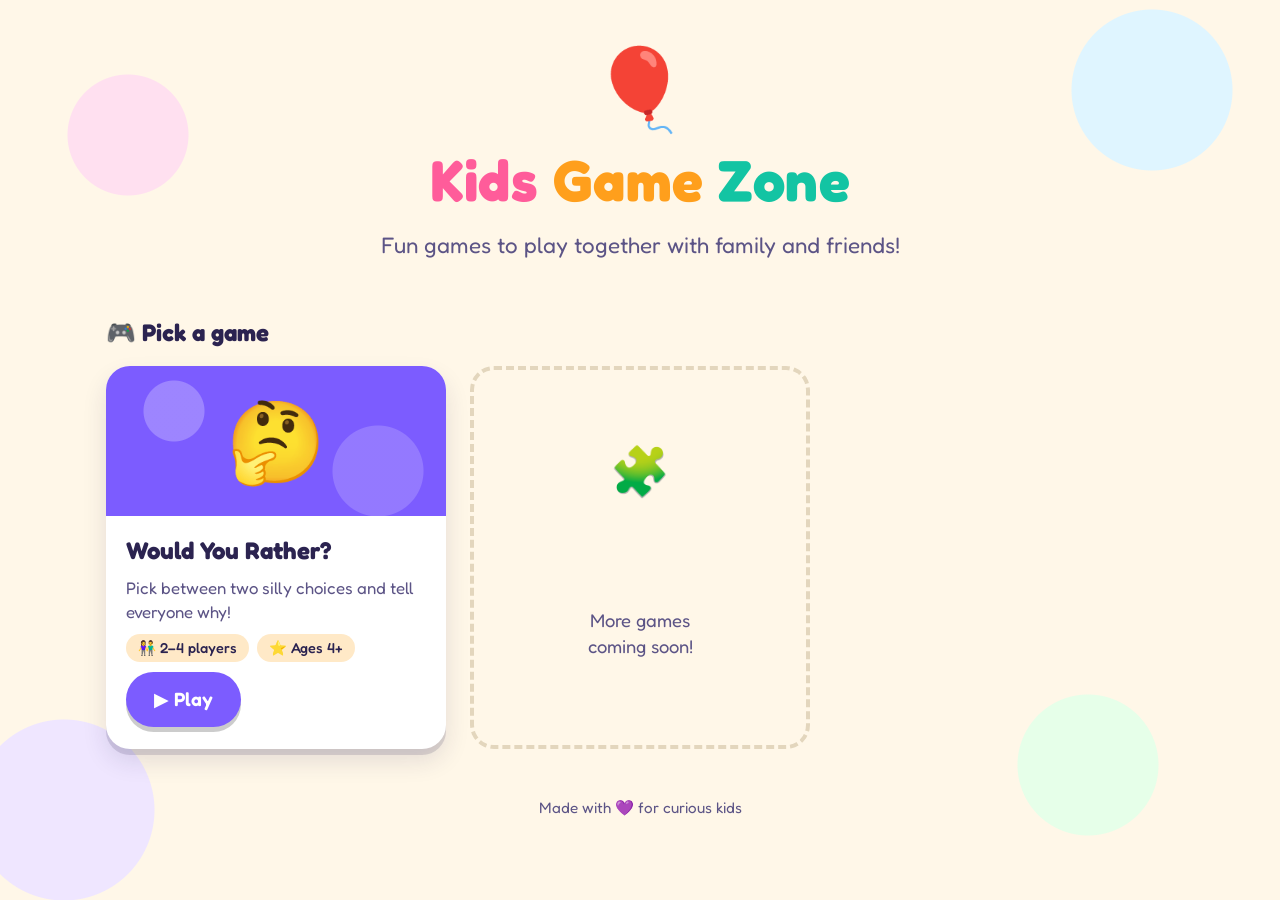
==== index.html @ 175ae0ae "Add Kids Game Zone portal with Would You Rather game Responsive landing page listing games, plus a 2" ====
<!DOCTYPE html>
<html lang="en">
<head>
  <meta charset="UTF-8" />
  <meta name="viewport" content="width=device-width, initial-scale=1, viewport-fit=cover" />
  <meta name="theme-color" content="#fff7e8" />
  <title>Kids Game Zone</title>
  <link rel="preconnect" href="https://fonts.googleapis.com" />
  <link rel="preconnect" href="https://fonts.gstatic.com" crossorigin />
  <link href="https://fonts.googleapis.com/css2?family=Fredoka:wght@400;500;600;700&display=swap" rel="stylesheet" />
  <link rel="stylesheet" href="assets/portal.css" />
  <style>
    header {
      text-align: center;
      padding: 48px 0 24px;
    }
    .logo {
      font-size: clamp(3rem, 10vw, 5rem);
      line-height: 1;
      display: inline-block;
      animation: bob 3s ease-in-out infinite;
    }
    h1 {
      margin: 12px 0 8px;
      font-size: clamp(2.2rem, 7vw, 3.6rem);
      font-weight: 700;
      letter-spacing: 0.5px;
    }
    h1 span:nth-child(1) { color: var(--pink); }
    h1 span:nth-child(2) { color: var(--orange); }
    h1 span:nth-child(3) { color: var(--teal); }
    .tagline {
      margin: 0;
      font-size: clamp(1.1rem, 3.5vw, 1.4rem);
      color: var(--ink-soft);
    }
    .section-title {
      font-size: 1.5rem;
      margin: 32px 0 16px;
    }
    .games {
      display: grid;
      grid-template-columns: repeat(auto-fill, minmax(260px, 1fr));
      gap: 24px;
      padding-bottom: 48px;
    }
    .game-card {
      position: relative;
      display: flex;
      flex-direction: column;
      background: var(--card);
      border-radius: var(--radius);
      box-shadow: var(--shadow);
      text-decoration: none;
      color: inherit;
      overflow: hidden;
      transition: transform 0.15s ease;
    }
    .game-card:hover { transform: translateY(-4px) rotate(-0.5deg); }
    .game-card:active { transform: scale(0.98); }
    .game-art {
      height: 150px;
      display: grid;
      place-items: center;
      font-size: 5rem;
      background: var(--game-color);
      background-image: radial-gradient(circle at 20% 30%, rgba(255,255,255,.25) 0 30px, transparent 31px),
                        radial-gradient(circle at 80% 70%, rgba(255,255,255,.18) 0 45px, transparent 46px);
    }
    .game-body { padding: 18px 20px 22px; display: flex; flex-direction: column; gap: 10px; flex: 1; }
    .game-body h3 { margin: 0; font-size: 1.5rem; }
    .game-body p { margin: 0; color: var(--ink-soft); font-size: 1.05rem; }
    .tags { display: flex; gap: 8px; flex-wrap: wrap; }
    .tag {
      font-size: 0.9rem;
      background: var(--bg-2);
      padding: 4px 12px;
      border-radius: 999px;
      font-weight: 500;
    }
    .play {
      margin-top: auto;
      align-self: flex-start;
      background: var(--game-color);
    }
    .coming-soon {
      display: grid;
      place-items: center;
      text-align: center;
      min-height: 280px;
      border: 4px dashed #e3d6bd;
      border-radius: var(--radius);
      color: var(--ink-soft);
      font-size: 1.15rem;
      padding: 24px;
    }
    .coming-soon div { font-size: 3rem; }
    footer { text-align: center; color: var(--ink-soft); padding: 0 0 32px; font-size: 0.95rem; }
    @keyframes bob { 0%,100% { transform: translateY(0) rotate(-4deg);} 50% { transform: translateY(-10px) rotate(4deg);} }
  </style>
</head>
<body>
  <div class="wrap">
    <header>
      <div class="logo" aria-hidden="true">🎈</div>
      <h1><span>Kids</span> <span>Game</span> <span>Zone</span></h1>
      <p class="tagline">Fun games to play together with family and friends!</p>
    </header>

    <main>
      <h2 class="section-title">🎮 Pick a game</h2>
      <div class="games" id="games"></div>
    </main>

    <footer>Made with 💜 for curious kids</footer>
  </div>

  <script src="games.js"></script>
  <script>
    (function () {
      const grid = document.getElementById("games");
      const esc = (s) => String(s).replace(/[&<>"']/g, (c) => ({ "&": "&amp;", "<": "&lt;", ">": "&gt;", '"': "&quot;", "'": "&#39;" }[c]));
      const games = window.PORTAL_GAMES || [];
      grid.innerHTML = games.map((g) => `
        <a class="game-card" href="${esc(g.url)}" style="--game-color:${esc(g.color || "#7c5cff")}">
          <div class="game-art" aria-hidden="true">${esc(g.emoji || "🎲")}</div>
          <div class="game-body">
            <h3>${esc(g.title)}</h3>
            <p>${esc(g.description)}</p>
            <div class="tags">
              ${g.players ? `<span class="tag">👫 ${esc(g.players)}</span>` : ""}
              ${g.age ? `<span class="tag">⭐ ${esc(g.age)}</span>` : ""}
            </div>
            <span class="btn play">▶ Play</span>
          </div>
        </a>`).join("") + `
        <div class="coming-soon"><div>🧩</div><p>More games<br>coming soon!</p></div>`;
    })();
  </script>
</body>
</html>
---- assets/portal.css ----
/* Shared styles for the Kids Games Portal */
:root {
  --bg: #fff7e8;
  --bg-2: #ffe9c7;
  --ink: #2b2350;
  --ink-soft: #5c5486;
  --card: #ffffff;
  --purple: #7c5cff;
  --pink: #ff5c9a;
  --orange: #ff9f1c;
  --teal: #13c4a3;
  --blue: #2d9cff;
  --yellow: #ffd23f;
  --shadow: 0 6px 0 rgba(43, 35, 80, 0.15), 0 12px 24px rgba(43, 35, 80, 0.12);
  --radius: 24px;
  --font: "Fredoka", "Baloo 2", "Comic Sans MS", "Trebuchet MS", system-ui, sans-serif;
}

* { box-sizing: border-box; }

html, body {
  margin: 0;
  min-height: 100%;
}

body {
  font-family: var(--font);
  color: var(--ink);
  background: var(--bg);
  background-image:
    radial-gradient(circle at 10% 15%, #ffe0f0 0 60px, transparent 61px),
    radial-gradient(circle at 90% 10%, #dff5ff 0 80px, transparent 81px),
    radial-gradient(circle at 85% 85%, #e6ffe9 0 70px, transparent 71px),
    radial-gradient(circle at 5% 90%, #efe6ff 0 90px, transparent 91px);
  background-attachment: fixed;
  -webkit-tap-highlight-color: transparent;
  line-height: 1.4;
}

button, input { font-family: inherit; }

button {
  cursor: pointer;
  touch-action: manipulation;
}

.wrap {
  width: 100%;
  max-width: 1100px;
  margin: 0 auto;
  padding: 0 16px;
}

.btn {
  display: inline-flex;
  align-items: center;
  justify-content: center;
  gap: 8px;
  border: none;
  border-radius: 999px;
  padding: 14px 28px;
  font-size: 1.2rem;
  font-weight: 600;
  color: #fff;
  background: var(--purple);
  box-shadow: 0 5px 0 rgba(0, 0, 0, 0.2);
  text-decoration: none;
  transition: transform 0.1s ease, box-shadow 0.1s ease, filter 0.15s;
  min-height: 52px;
}
.btn:hover { filter: brightness(1.06); }
.btn:active { transform: translateY(4px); box-shadow: 0 1px 0 rgba(0, 0, 0, 0.2); }
.btn:disabled { filter: grayscale(0.8) opacity(0.5); cursor: not-allowed; transform: none; }
.btn.pink { background: var(--pink); }
.btn.teal { background: var(--teal); }
.btn.orange { background: var(--orange); }
.btn.ghost {
  background: #fff;
  color: var(--ink);
  box-shadow: 0 4px 0 rgba(43, 35, 80, 0.15);
}
.btn.small { padding: 8px 16px; font-size: 1rem; min-height: 42px; }

:focus-visible {
  outline: 4px solid var(--blue);
  outline-offset: 3px;
}

@media (prefers-reduced-motion: reduce) {
  *, *::before, *::after { animation: none !important; transition: none !important; }
}
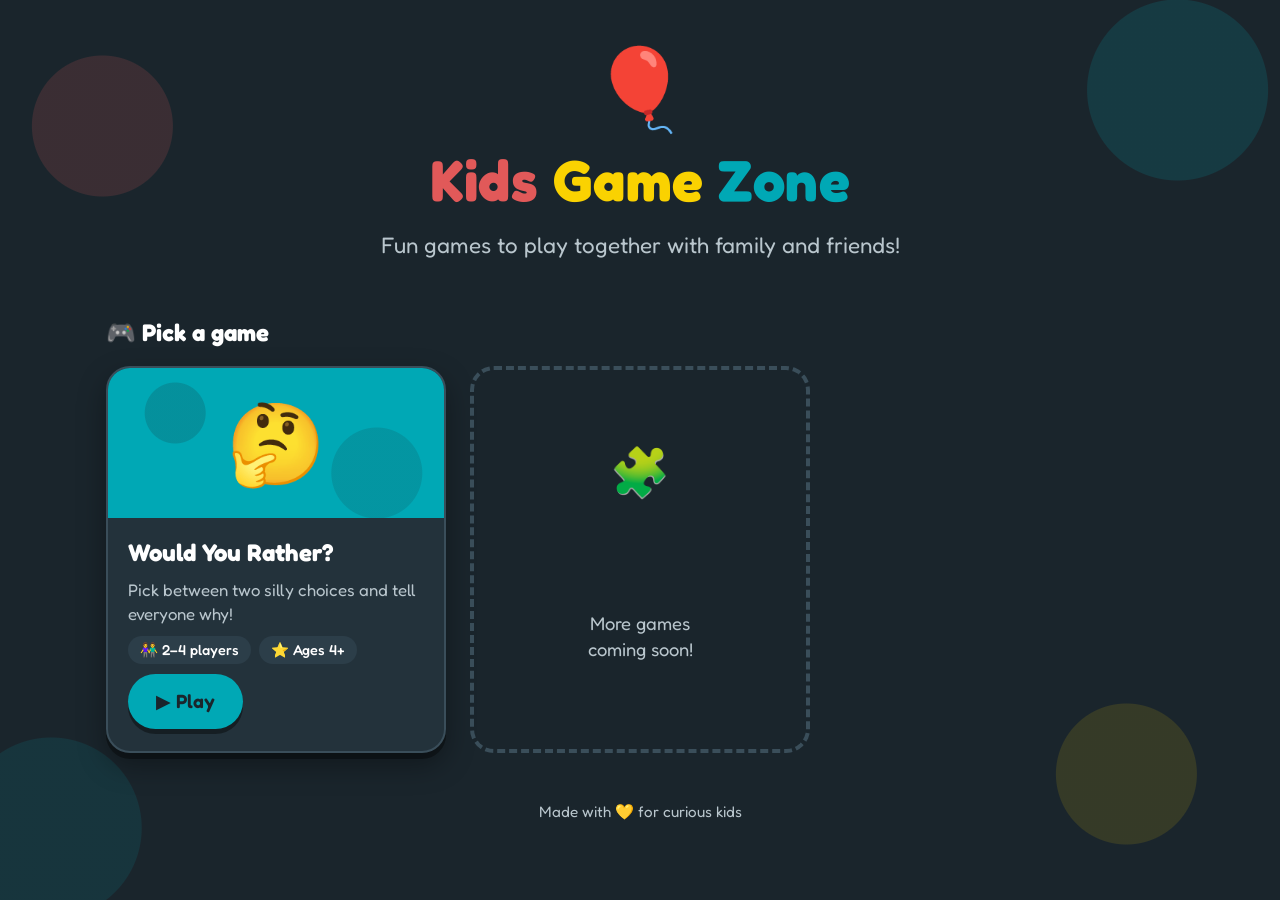
==== commit 9e0ba83b: "Switch to dark theme using the yellow/coral/teal/navy palette Co-Authored-By: Claude Opus 5.5 <norep" ====
--- a/index.html
+++ b/index.html
@@ -3,7 +3,7 @@
 <head>
   <meta charset="UTF-8" />
   <meta name="viewport" content="width=device-width, initial-scale=1, viewport-fit=cover" />
-  <meta name="theme-color" content="#fff7e8" />
+  <meta name="theme-color" content="#1A252C" />
   <title>Kids Game Zone</title>
   <link rel="preconnect" href="https://fonts.googleapis.com" />
   <link rel="preconnect" href="https://fonts.gstatic.com" crossorigin />
@@ -26,8 +26,8 @@
       font-weight: 700;
       letter-spacing: 0.5px;
     }
-    h1 span:nth-child(1) { color: var(--pink); }
-    h1 span:nth-child(2) { color: var(--orange); }
+    h1 span:nth-child(1) { color: var(--coral); }
+    h1 span:nth-child(2) { color: var(--yellow); }
     h1 span:nth-child(3) { color: var(--teal); }
     .tagline {
       margin: 0;
@@ -48,7 +48,8 @@
       position: relative;
       display: flex;
       flex-direction: column;
-      background: var(--card);
+      background: var(--surface);
+      border: 2px solid var(--line);
       border-radius: var(--radius);
       box-shadow: var(--shadow);
       text-decoration: none;
@@ -64,8 +65,8 @@
       place-items: center;
       font-size: 5rem;
       background: var(--game-color);
-      background-image: radial-gradient(circle at 20% 30%, rgba(255,255,255,.25) 0 30px, transparent 31px),
-                        radial-gradient(circle at 80% 70%, rgba(255,255,255,.18) 0 45px, transparent 46px);
+      background-image: radial-gradient(circle at 20% 30%, rgba(26,37,44,.18) 0 30px, transparent 31px),
+                        radial-gradient(circle at 80% 70%, rgba(26,37,44,.14) 0 45px, transparent 46px);
     }
     .game-body { padding: 18px 20px 22px; display: flex; flex-direction: column; gap: 10px; flex: 1; }
     .game-body h3 { margin: 0; font-size: 1.5rem; }
@@ -73,7 +74,8 @@
     .tags { display: flex; gap: 8px; flex-wrap: wrap; }
     .tag {
       font-size: 0.9rem;
-      background: var(--bg-2);
+      background: var(--surface-2);
+      color: var(--ink);
       padding: 4px 12px;
       border-radius: 999px;
       font-weight: 500;
@@ -88,7 +90,7 @@
       place-items: center;
       text-align: center;
       min-height: 280px;
-      border: 4px dashed #e3d6bd;
+      border: 4px dashed var(--line);
       border-radius: var(--radius);
       color: var(--ink-soft);
       font-size: 1.15rem;
@@ -112,7 +114,7 @@
       <div class="games" id="games"></div>
     </main>
 
-    <footer>Made with 💜 for curious kids</footer>
+    <footer>Made with 💛 for curious kids</footer>
   </div>
 
   <script src="games.js"></script>
@@ -122,7 +124,7 @@
       const esc = (s) => String(s).replace(/[&<>"']/g, (c) => ({ "&": "&amp;", "<": "&lt;", ">": "&gt;", '"': "&quot;", "'": "&#39;" }[c]));
       const games = window.PORTAL_GAMES || [];
       grid.innerHTML = games.map((g) => `
-        <a class="game-card" href="${esc(g.url)}" style="--game-color:${esc(g.color || "#7c5cff")}">
+        <a class="game-card" href="${esc(g.url)}" style="--game-color:${esc(g.color || "#00A8B5")}">
           <div class="game-art" aria-hidden="true">${esc(g.emoji || "🎲")}</div>
           <div class="game-body">
             <h3>${esc(g.title)}</h3>
--- a/assets/portal.css
+++ b/assets/portal.css
@@ -1,19 +1,34 @@
-/* Shared styles for the Kids Games Portal */
+/* Shared styles for the Kids Game Zone (dark theme)
+   Palette: #FAD201 yellow · #E15959 coral · #00A8B5 teal · #1A252C navy · #FFFFFF white */
 :root {
-  --bg: #fff7e8;
-  --bg-2: #ffe9c7;
-  --ink: #2b2350;
-  --ink-soft: #5c5486;
-  --card: #ffffff;
-  --purple: #7c5cff;
-  --pink: #ff5c9a;
-  --orange: #ff9f1c;
-  --teal: #13c4a3;
-  --blue: #2d9cff;
-  --yellow: #ffd23f;
-  --shadow: 0 6px 0 rgba(43, 35, 80, 0.15), 0 12px 24px rgba(43, 35, 80, 0.12);
+  /* palette */
+  --yellow: #FAD201;
+  --coral: #E15959;
+  --teal: #00A8B5;
+  --navy: #1A252C;
+  --white: #FFFFFF;
+
+  /* surfaces built from the navy base */
+  --bg: #1A252C;
+  --surface: #23323B;
+  --surface-2: #2C3E49;
+  --line: #3A4E5A;
+
+  /* text */
+  --ink: #FFFFFF;
+  --ink-soft: #B9C6CD;
+  --on-color: #1A252C; /* text on yellow / teal / coral fills */
+
+  /* tints for coloured panels */
+  --coral-tint: #3A2A31;
+  --teal-tint: #173A42;
+  --yellow-tint: #3A3A22;
+
+  --shadow: 0 6px 0 rgba(0, 0, 0, 0.35), 0 12px 28px rgba(0, 0, 0, 0.35);
   --radius: 24px;
   --font: "Fredoka", "Baloo 2", "Comic Sans MS", "Trebuchet MS", system-ui, sans-serif;
+
+  color-scheme: dark;
 }
 
 * { box-sizing: border-box; }
@@ -26,12 +41,12 @@
 body {
   font-family: var(--font);
   color: var(--ink);
-  background: var(--bg);
+  background-color: var(--bg);
   background-image:
-    radial-gradient(circle at 10% 15%, #ffe0f0 0 60px, transparent 61px),
-    radial-gradient(circle at 90% 10%, #dff5ff 0 80px, transparent 81px),
-    radial-gradient(circle at 85% 85%, #e6ffe9 0 70px, transparent 71px),
-    radial-gradient(circle at 5% 90%, #efe6ff 0 90px, transparent 91px);
+    radial-gradient(circle at 8% 14%, rgba(225, 89, 89, 0.16) 0 70px, transparent 71px),
+    radial-gradient(circle at 92% 10%, rgba(0, 168, 181, 0.16) 0 90px, transparent 91px),
+    radial-gradient(circle at 88% 86%, rgba(250, 210, 1, 0.12) 0 70px, transparent 71px),
+    radial-gradient(circle at 4% 92%, rgba(0, 168, 181, 0.12) 0 90px, transparent 91px);
   background-attachment: fixed;
   -webkit-tap-highlight-color: transparent;
   line-height: 1.4;
@@ -61,28 +76,29 @@
   padding: 14px 28px;
   font-size: 1.2rem;
   font-weight: 600;
-  color: #fff;
-  background: var(--purple);
-  box-shadow: 0 5px 0 rgba(0, 0, 0, 0.2);
+  color: var(--on-color);
+  background: var(--teal);
+  box-shadow: 0 5px 0 rgba(0, 0, 0, 0.4);
   text-decoration: none;
   transition: transform 0.1s ease, box-shadow 0.1s ease, filter 0.15s;
   min-height: 52px;
 }
-.btn:hover { filter: brightness(1.06); }
-.btn:active { transform: translateY(4px); box-shadow: 0 1px 0 rgba(0, 0, 0, 0.2); }
-.btn:disabled { filter: grayscale(0.8) opacity(0.5); cursor: not-allowed; transform: none; }
-.btn.pink { background: var(--pink); }
+.btn:hover { filter: brightness(1.08); }
+.btn:active { transform: translateY(4px); box-shadow: 0 1px 0 rgba(0, 0, 0, 0.4); }
+.btn:disabled { filter: grayscale(0.9) opacity(0.45); cursor: not-allowed; transform: none; }
+.btn.pink { background: var(--coral); }
 .btn.teal { background: var(--teal); }
-.btn.orange { background: var(--orange); }
+.btn.orange,
+.btn.yellow { background: var(--yellow); }
 .btn.ghost {
-  background: #fff;
+  background: var(--surface-2);
   color: var(--ink);
-  box-shadow: 0 4px 0 rgba(43, 35, 80, 0.15);
+  box-shadow: 0 4px 0 rgba(0, 0, 0, 0.4);
 }
 .btn.small { padding: 8px 16px; font-size: 1rem; min-height: 42px; }
 
 :focus-visible {
-  outline: 4px solid var(--blue);
+  outline: 4px solid var(--yellow);
   outline-offset: 3px;
 }
 
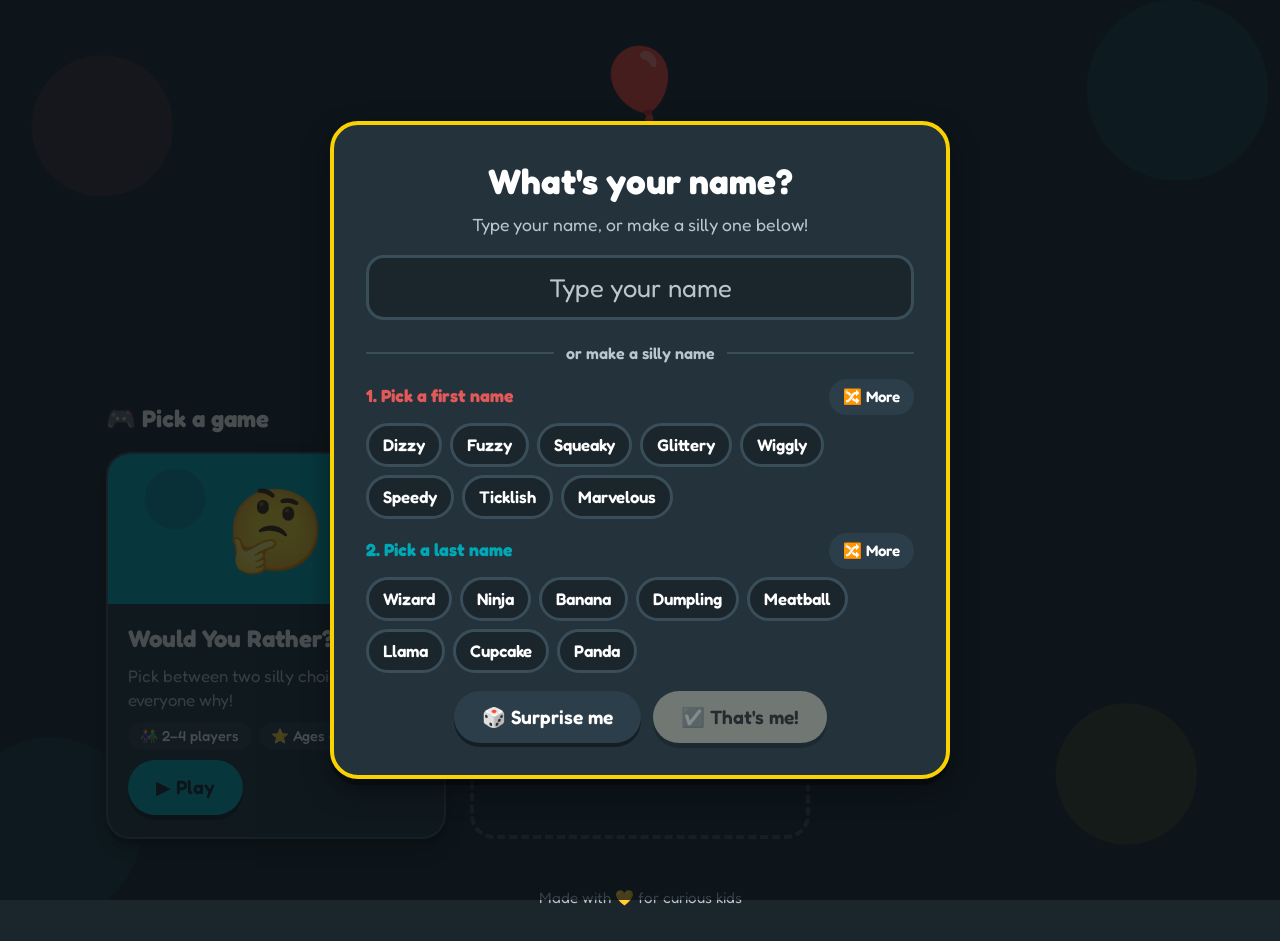
==== commit 7b913106: "Ask for a player name on the landing page Players can type a name or build a silly one from first/la" ====
--- a/index.html
+++ b/index.html
@@ -98,6 +98,88 @@
     }
     .coming-soon div { font-size: 3rem; }
     footer { text-align: center; color: var(--ink-soft); padding: 0 0 32px; font-size: 0.95rem; }
+
+    /* ---------- Greeting ---------- */
+    .hello {
+      display: inline-flex; align-items: center; flex-wrap: wrap; justify-content: center;
+      gap: 10px 14px;
+      margin-top: 20px;
+      padding: 10px 12px 10px 20px;
+      background: var(--surface);
+      border: 2px solid var(--line);
+      border-radius: 999px;
+      font-size: clamp(1.15rem, 3.8vw, 1.4rem);
+      font-weight: 600;
+      max-width: 100%;
+    }
+    .hello b { color: var(--yellow); overflow-wrap: anywhere; }
+
+    /* ---------- Name dialog ---------- */
+    .overlay {
+      position: fixed; inset: 0; z-index: 50;
+      background: rgba(10, 16, 20, 0.75);
+      display: grid; place-items: center;
+      padding: 16px;
+      overflow-y: auto;
+    }
+    .overlay[hidden] { display: none; }
+    .name-box {
+      position: relative;
+      width: 100%; max-width: 620px;
+      background: var(--surface);
+      border: 4px solid var(--yellow);
+      border-radius: 28px;
+      box-shadow: var(--shadow);
+      padding: clamp(20px, 4vw, 32px);
+      text-align: center;
+      animation: popIn .3s cubic-bezier(.3,1.5,.5,1);
+    }
+    .name-box h2 { margin: 0 0 6px; font-size: clamp(1.6rem, 5.5vw, 2.2rem); }
+    .name-box .sub { margin: 0 0 18px; color: var(--ink-soft); font-size: 1.1rem; }
+    .close-x {
+      position: absolute; top: 12px; right: 12px;
+      width: 44px; height: 44px; border-radius: 50%;
+      border: none; background: var(--surface-2); color: var(--ink);
+      font-size: 1.3rem;
+    }
+    .name-input {
+      width: 100%;
+      font-size: clamp(1.3rem, 4.5vw, 1.6rem);
+      font-weight: 600;
+      text-align: center;
+      padding: 14px 16px;
+      border-radius: 18px;
+      border: 3px solid var(--line);
+      background: var(--bg);
+      color: var(--ink);
+    }
+    .name-input:focus { outline: none; border-color: var(--yellow); }
+    .name-input::placeholder { color: var(--ink-soft); font-weight: 400; }
+    .divider { display: flex; align-items: center; gap: 12px; margin: 22px 0 14px; color: var(--ink-soft); font-weight: 600; }
+    .divider::before, .divider::after { content: ""; flex: 1; height: 2px; background: var(--line); }
+    .word-group { margin-bottom: 14px; text-align: left; }
+    .word-head { display: flex; align-items: center; justify-content: space-between; gap: 8px; margin-bottom: 8px; }
+    .word-head h3 { margin: 0; font-size: 1.1rem; }
+    .word-group.first h3 { color: var(--coral); }
+    .word-group.last h3 { color: var(--teal); }
+    .more { border: none; background: var(--surface-2); color: var(--ink); border-radius: 999px; padding: 6px 14px; font-size: .95rem; font-weight: 600; min-height: 36px; }
+    .words { display: flex; flex-wrap: wrap; gap: 8px; }
+    .word {
+      border: 3px solid var(--line);
+      background: var(--bg);
+      color: var(--ink);
+      border-radius: 999px;
+      padding: 8px 14px;
+      font-size: 1.05rem;
+      font-weight: 600;
+      min-height: 44px;
+      transition: transform .1s ease;
+    }
+    .word:active { transform: scale(.94); }
+    .word-group.first .word.on { background: var(--coral); border-color: var(--coral); color: var(--on-color); }
+    .word-group.last .word.on { background: var(--teal); border-color: var(--teal); color: var(--on-color); }
+    .name-actions { display: flex; gap: 12px; justify-content: center; flex-wrap: wrap; margin-top: 18px; }
+    @keyframes popIn { from { transform: scale(.85); opacity: 0; } to { transform: none; opacity: 1; } }
     @keyframes bob { 0%,100% { transform: translateY(0) rotate(-4deg);} 50% { transform: translateY(-10px) rotate(4deg);} }
   </style>
 </head>
@@ -107,6 +189,10 @@
       <div class="logo" aria-hidden="true">🎈</div>
       <h1><span>Kids</span> <span>Game</span> <span>Zone</span></h1>
       <p class="tagline">Fun games to play together with family and friends!</p>
+      <div class="hello" id="hello" hidden>
+        <span>👋 Hi, <b id="helloName"></b>!</span>
+        <button type="button" class="btn ghost small" id="changeName">✏️ Change name</button>
+      </div>
     </header>
 
     <main>
@@ -117,7 +203,35 @@
     <footer>Made with 💛 for curious kids</footer>
   </div>
 
+  <!-- Name picker -->
+  <div class="overlay" id="nameOverlay" hidden>
+    <div class="name-box" role="dialog" aria-modal="true" aria-labelledby="nameTitle">
+      <button type="button" class="close-x" id="nameClose" aria-label="Close">✕</button>
+      <h2 id="nameTitle">What's your name?</h2>
+      <p class="sub">Type your name, or make a silly one below!</p>
+      <input class="name-input" id="nameInput" type="text" autocomplete="off" placeholder="Type your name" aria-label="Your name" />
+
+      <div class="divider">or make a silly name</div>
+
+      <div class="word-group first">
+        <div class="word-head"><h3>1. Pick a first name</h3><button type="button" class="more" data-more="first">🔀 More</button></div>
+        <div class="words" id="firstWords"></div>
+      </div>
+      <div class="word-group last">
+        <div class="word-head"><h3>2. Pick a last name</h3><button type="button" class="more" data-more="last">🔀 More</button></div>
+        <div class="words" id="lastWords"></div>
+      </div>
+
+      <div class="name-actions">
+        <button type="button" class="btn ghost" id="surprise">🎲 Surprise me</button>
+        <button type="button" class="btn yellow" id="saveName" disabled>✅ That's me!</button>
+      </div>
+    </div>
+  </div>
+
   <script src="games.js"></script>
+  <script src="assets/names.js"></script>
+  <script src="assets/player.js"></script>
   <script>
     (function () {
       const grid = document.getElementById("games");
@@ -138,6 +252,122 @@
         </a>`).join("") + `
         <div class="coming-soon"><div>🧩</div><p>More games<br>coming soon!</p></div>`;
     })();
+
+    /* ---------- Player name ---------- */
+    (function () {
+      const $ = (id) => document.getElementById(id);
+      const lists = window.SILLY_NAMES || { first: [], last: [] };
+      const SHOW = 8;
+      const picked = { first: "", last: "" };
+      const offset = { first: 0, last: 0 };
+      const pools = {
+        first: shuffle(lists.first),
+        last: shuffle(lists.last)
+      };
+      const input = $("nameInput");
+      input.maxLength = PlayerName.MAX;
+
+      function shuffle(a) {
+        a = a.slice();
+        for (let i = a.length - 1; i > 0; i--) { const j = Math.floor(Math.random() * (i + 1)); [a[i], a[j]] = [a[j], a[i]]; }
+        return a;
+      }
+
+      function renderWords(part) {
+        const box = $(part + "Words");
+        const pool = pools[part];
+        const shown = [];
+        for (let i = 0; i < Math.min(SHOW, pool.length); i++) shown.push(pool[(offset[part] + i) % pool.length]);
+        if (picked[part] && !shown.includes(picked[part])) shown[0] = picked[part];
+        box.innerHTML = "";
+        shown.forEach((w) => {
+          const b = document.createElement("button");
+          b.type = "button";
+          b.className = "word" + (w === picked[part] ? " on" : "");
+          b.textContent = w;
+          b.setAttribute("aria-pressed", String(w === picked[part]));
+          b.addEventListener("click", () => {
+            picked[part] = picked[part] === w ? "" : w;
+            input.value = [picked.first, picked.last].filter(Boolean).join(" ");
+            renderWords(part);
+            updateSave();
+          });
+          box.appendChild(b);
+        });
+      }
+
+      document.querySelectorAll(".more").forEach((btn) => {
+        btn.addEventListener("click", () => {
+          const part = btn.dataset.more;
+          offset[part] = (offset[part] + SHOW) % Math.max(1, pools[part].length);
+          renderWords(part);
+        });
+      });
+
+      $("surprise").addEventListener("click", () => {
+        const pick = (a) => a[Math.floor(Math.random() * a.length)];
+        picked.first = pick(lists.first);
+        picked.last = pick(lists.last);
+        input.value = picked.first + " " + picked.last;
+        renderWords("first");
+        renderWords("last");
+        updateSave();
+      });
+
+      input.addEventListener("input", () => {
+        // typing your own name clears the silly-name picks
+        if (input.value !== [picked.first, picked.last].filter(Boolean).join(" ")) {
+          picked.first = picked.last = "";
+          renderWords("first");
+          renderWords("last");
+        }
+        updateSave();
+      });
+      input.addEventListener("keydown", (e) => {
+        if (e.key !== "Enter") return;
+        e.preventDefault(); // stop the same key press from re-opening the dialog
+        if (!$("saveName").disabled) save();
+      });
+
+      function updateSave() { $("saveName").disabled = !input.value.trim(); }
+
+      function open() {
+        const current = PlayerName.get();
+        input.value = current;
+        picked.first = picked.last = "";
+        renderWords("first");
+        renderWords("last");
+        updateSave();
+        $("nameClose").hidden = !current; // first visit: a name is needed
+        $("nameOverlay").hidden = false;
+        document.body.style.overflow = "hidden";
+      }
+      function close() {
+        $("nameOverlay").hidden = true;
+        document.body.style.overflow = "";
+        $("changeName").focus();
+      }
+      function save() {
+        const name = PlayerName.set(input.value);
+        if (!name) return;
+        showHello(name);
+        close();
+      }
+      function showHello(name) {
+        $("helloName").textContent = name;
+        $("hello").hidden = false;
+      }
+
+      $("saveName").addEventListener("click", save);
+      $("nameClose").addEventListener("click", close);
+      $("changeName").addEventListener("click", open);
+      document.addEventListener("keydown", (e) => {
+        if (e.key === "Escape" && !$("nameOverlay").hidden && !$("nameClose").hidden) close();
+      });
+
+      const saved = PlayerName.get();
+      if (saved) showHello(saved); else open();
+    })();
   </script>
 </body>
 </html>
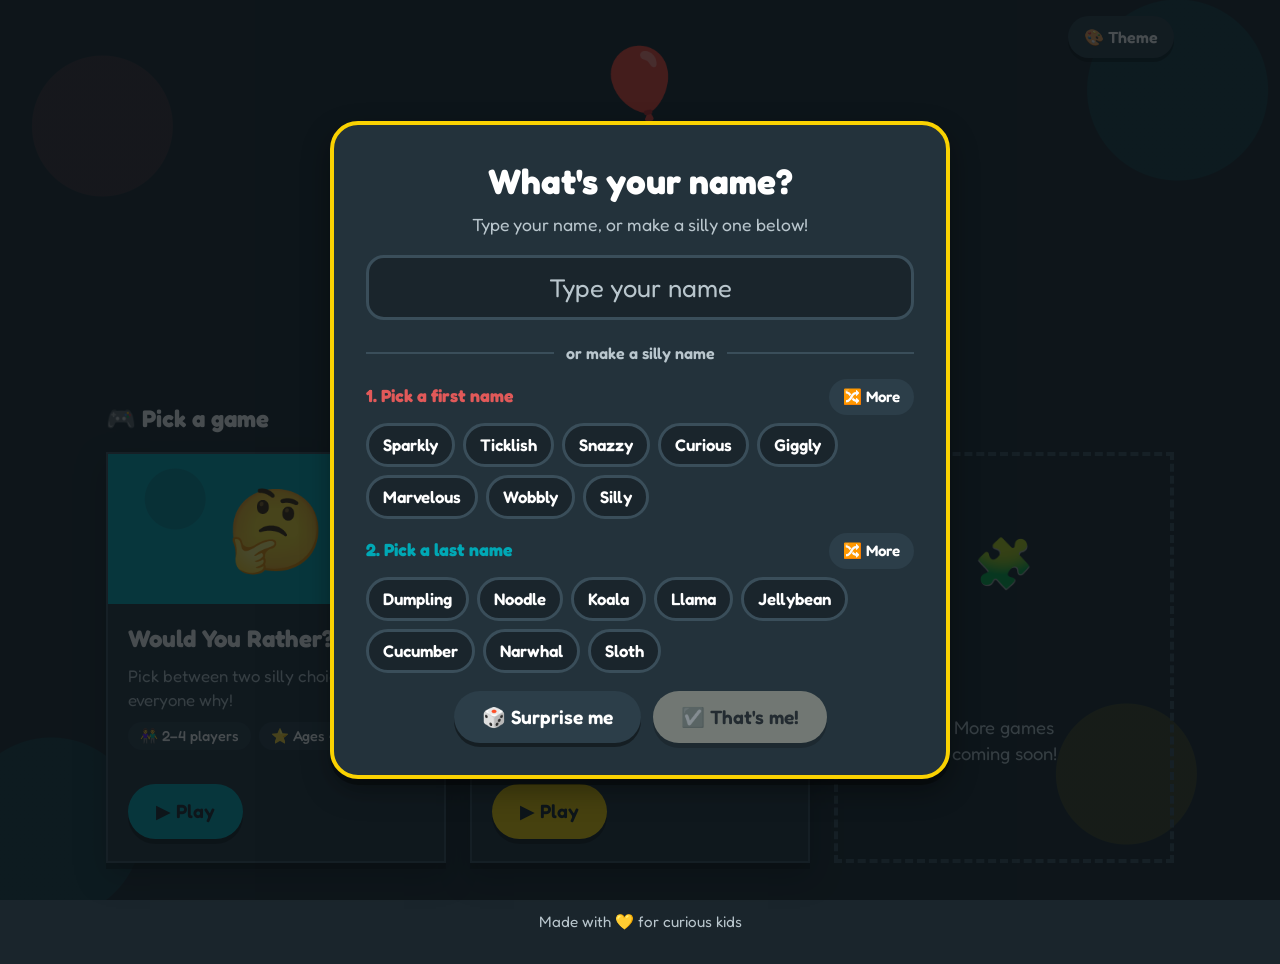
==== commit eae238b8: "Add a color theme picker with six themes The homepage has a Theme button with Midnight Pop (default)" ====
--- a/index.html
+++ b/index.html
@@ -4,6 +4,7 @@
   <meta charset="UTF-8" />
   <meta name="viewport" content="width=device-width, initial-scale=1, viewport-fit=cover" />
   <meta name="theme-color" content="#1A252C" />
+  <script src="assets/theme.js"></script>
   <title>Kids Game Zone</title>
   <link rel="preconnect" href="https://fonts.googleapis.com" />
   <link rel="preconnect" href="https://fonts.gstatic.com" crossorigin />
@@ -84,6 +85,7 @@
       margin-top: auto;
       align-self: flex-start;
       background: var(--game-color);
+      color: var(--game-on);
     }
     .coming-soon {
       display: grid;
@@ -117,7 +119,7 @@
     /* ---------- Name dialog ---------- */
     .overlay {
       position: fixed; inset: 0; z-index: 50;
-      background: rgba(10, 16, 20, 0.75);
+      background: var(--overlay);
       display: grid; place-items: center;
       padding: 16px;
       overflow-y: auto;
@@ -176,9 +178,60 @@
       transition: transform .1s ease;
     }
     .word:active { transform: scale(.94); }
-    .word-group.first .word.on { background: var(--coral); border-color: var(--coral); color: var(--on-color); }
-    .word-group.last .word.on { background: var(--teal); border-color: var(--teal); color: var(--on-color); }
+    .word-group.first .word.on { background: var(--coral); border-color: var(--coral); color: var(--on-coral); }
+    .word-group.last .word.on { background: var(--teal); border-color: var(--teal); color: var(--on-teal); }
     .name-actions { display: flex; gap: 12px; justify-content: center; flex-wrap: wrap; margin-top: 18px; }
+    /* ---------- Color theme picker ---------- */
+    header { position: relative; }
+    .theme-btn { position: absolute; top: 16px; right: 0; }
+    .theme-box {
+      position: relative;
+      width: 100%; max-width: 720px;
+      background: var(--surface);
+      border: 4px solid var(--yellow);
+      border-radius: 28px;
+      box-shadow: var(--shadow);
+      padding: clamp(20px, 4vw, 32px);
+      text-align: center;
+      animation: popIn .3s cubic-bezier(.3,1.5,.5,1);
+    }
+    .theme-box h2 { margin: 0 0 6px; font-size: clamp(1.6rem, 5.5vw, 2.2rem); }
+    .theme-box .sub { margin: 0; color: var(--ink-soft); font-size: 1.1rem; }
+    .theme-grid {
+      display: grid;
+      grid-template-columns: repeat(auto-fill, minmax(190px, 1fr));
+      gap: 12px;
+      margin: 18px 0 20px;
+    }
+    .theme-card {
+      position: relative;
+      display: flex; flex-direction: column; gap: 10px;
+      padding: 14px;
+      border-radius: 20px;
+      border: 4px solid var(--line);
+      background: var(--bg);
+      color: var(--ink);
+      font-size: 1.1rem; font-weight: 600;
+      text-align: left;
+      transition: transform .12s ease, border-color .12s;
+    }
+    .theme-card:active { transform: scale(.97); }
+    .theme-card[aria-pressed="true"] { border-color: var(--yellow); }
+    .theme-card[aria-pressed="true"]::after {
+      content: "✓"; position: absolute; top: 10px; right: 12px;
+      width: 28px; height: 28px; border-radius: 50%;
+      display: grid; place-items: center;
+      background: var(--yellow); color: var(--on-yellow); font-size: 1rem;
+    }
+    .theme-card .swatch { display: flex; height: 34px; border-radius: 10px; overflow: hidden; box-shadow: inset 0 0 0 2px rgba(0,0,0,.15); }
+    .theme-card .swatch span { flex: 1; }
+    @media (max-width: 520px) {
+      header { padding-top: 64px; }
+      .theme-btn { top: 12px; }
+      .theme-grid { grid-template-columns: 1fr 1fr; }
+      .theme-card { font-size: 1rem; padding: 10px; }
+    }
+
     @keyframes popIn { from { transform: scale(.85); opacity: 0; } to { transform: none; opacity: 1; } }
     @keyframes bob { 0%,100% { transform: translateY(0) rotate(-4deg);} 50% { transform: translateY(-10px) rotate(4deg);} }
   </style>
@@ -186,6 +239,7 @@
 <body>
   <div class="wrap">
     <header>
+      <button type="button" class="btn ghost small theme-btn" id="themeBtn" aria-haspopup="dialog">🎨 Theme</button>
       <div class="logo" aria-hidden="true">🎈</div>
       <h1><span>Kids</span> <span>Game</span> <span>Zone</span></h1>
       <p class="tagline">Fun games to play together with family and friends!</p>
@@ -203,6 +257,17 @@
     <footer>Made with 💛 for curious kids</footer>
   </div>
 
+  <!-- Color theme picker -->
+  <div class="overlay" id="themeOverlay" hidden>
+    <div class="theme-box" role="dialog" aria-modal="true" aria-labelledby="themeTitle">
+      <button type="button" class="close-x" id="themeClose" aria-label="Close">✕</button>
+      <h2 id="themeTitle">🎨 Pick a color theme</h2>
+      <p class="sub">Tap a theme to try it. It's used in every game.</p>
+      <div class="theme-grid" id="themeGrid"></div>
+      <button type="button" class="btn yellow" id="themeDone">✅ Done</button>
+    </div>
+  </div>
+
   <!-- Name picker -->
   <div class="overlay" id="nameOverlay" hidden>
     <div class="name-box" role="dialog" aria-modal="true" aria-labelledby="nameTitle">
@@ -237,8 +302,12 @@
       const grid = document.getElementById("games");
       const esc = (s) => String(s).replace(/[&<>"']/g, (c) => ({ "&": "&amp;", "<": "&lt;", ">": "&gt;", '"': "&quot;", "'": "&#39;" }[c]));
       const games = window.PORTAL_GAMES || [];
+      // "yellow", "coral" and "teal" follow the chosen color theme
+      const gameColors = (c) => ["yellow", "coral", "teal"].includes(c)
+        ? `--game-color:var(--${c});--game-on:var(--on-${c})`
+        : `--game-color:${esc(c || "var(--teal)")};--game-on:#1A252C`;
       grid.innerHTML = games.map((g) => `
-        <a class="game-card" href="${esc(g.url)}" style="--game-color:${esc(g.color || "#00A8B5")}">
+        <a class="game-card" href="${esc(g.url)}" style="${gameColors(g.color)}">
           <div class="game-art" aria-hidden="true">${esc(g.emoji || "🎲")}</div>
           <div class="game-body">
             <h3>${esc(g.title)}</h3>
@@ -251,6 +320,37 @@
           </div>
         </a>`).join("") + `
         <div class="coming-soon"><div>🧩</div><p>More games<br>coming soon!</p></div>`;
+    })();
+
+    /* ---------- Color theme ---------- */
+    (function () {
+      const $ = (id) => document.getElementById(id);
+      const grid = $("themeGrid");
+      function render() {
+        const current = SiteTheme.get();
+        grid.innerHTML = "";
+        SiteTheme.list.forEach((t) => {
+          const b = document.createElement("button");
+          b.type = "button";
+          b.className = "theme-card";
+          b.setAttribute("aria-pressed", String(t.id === current));
+          const name = document.createElement("span");
+          name.textContent = `${t.emoji} ${t.name}`;
+          const sw = document.createElement("span");
+          sw.className = "swatch";
+          sw.setAttribute("aria-hidden", "true");
+          t.swatch.forEach((c) => { const x = document.createElement("span"); x.style.background = c; sw.appendChild(x); });
+          b.append(name, sw);
+          b.addEventListener("click", () => { SiteTheme.set(t.id); render(); grid.querySelector('[aria-pressed="true"]').focus(); });
+          grid.appendChild(b);
+        });
+      }
+      function open() { render(); $("themeOverlay").hidden = false; document.body.style.overflow = "hidden"; }
+      function close() { $("themeOverlay").hidden = true; document.body.style.overflow = ""; $("themeBtn").focus(); }
+      $("themeBtn").addEventListener("click", open);
+      $("themeClose").addEventListener("click", close);
+      $("themeDone").addEventListener("click", close);
+      document.addEventListener("keydown", (e) => { if (e.key === "Escape" && !$("themeOverlay").hidden) close(); });
     })();
 
     /* ---------- Player name ---------- */
--- a/assets/portal.css
+++ b/assets/portal.css
@@ -1,35 +1,212 @@
-/* Shared styles for the Kids Game Zone (dark theme)
-   Palette: #FAD201 yellow · #E15959 coral · #00A8B5 teal · #1A252C navy · #FFFFFF white */
+/* ============================================================
+   Shared styles for the Kids Game Zone
+   Color themes are switched with <html data-theme="...">.
+   Every page uses these "role" colors, so a theme only has to
+   set them once:
+     --yellow  big buttons, highlights, card borders
+     --coral   option A, wrong answers, player 1
+     --teal    option B, right answers, player 2
+     --on-*    text color that sits on top of that color
+   ============================================================ */
+
+/* ---------- Midnight Pop (default) ---------- */
 :root {
-  /* palette */
   --yellow: #FAD201;
   --coral: #E15959;
   --teal: #00A8B5;
-  --navy: #1A252C;
-  --white: #FFFFFF;
-
-  /* surfaces built from the navy base */
+  --on-yellow: #1A252C;
+  --on-coral: #1A252C;
+  --on-teal: #1A252C;
+
   --bg: #1A252C;
+  --bg-image: none;
   --surface: #23323B;
   --surface-2: #2C3E49;
   --line: #3A4E5A;
-
-  /* text */
   --ink: #FFFFFF;
   --ink-soft: #B9C6CD;
-  --on-color: #1A252C; /* text on yellow / teal / coral fills */
-
-  /* tints for coloured panels */
+
   --coral-tint: #3A2A31;
   --teal-tint: #173A42;
   --yellow-tint: #3A3A22;
 
+  --overlay: rgba(10, 16, 20, 0.75);
   --shadow: 0 6px 0 rgba(0, 0, 0, 0.35), 0 12px 28px rgba(0, 0, 0, 0.35);
-  --radius: 24px;
-  --font: "Fredoka", "Baloo 2", "Comic Sans MS", "Trebuchet MS", system-ui, sans-serif;
+  --press: rgba(0, 0, 0, 0.4);
+  --blob-alpha: 16%;
 
   color-scheme: dark;
 }
+
+/* ---------- Berry Twilight ---------- */
+:root[data-theme="berry"] {
+  --cherry-rose: #b7094c;
+  --dark-raspberry: #a01a58;
+  --royal-plum: #892b64;
+  --velvet-purple: #723c70;
+  --dusty-grape: #5c4d7d;
+  --dusk-blue: #455e89;
+  --rich-cerulean: #2e6f95;
+  --cerulean: #1780a1;
+  --pacific-cyan: #0091ad;
+
+  --yellow: var(--pacific-cyan);
+  --coral: var(--cherry-rose);
+  --teal: var(--cerulean);
+  --on-yellow: #FFFFFF;
+  --on-coral: #FFFFFF;
+  --on-teal: #FFFFFF;
+
+  --bg: #1e1027;
+  --bg-image: linear-gradient(160deg, #2c0b20 0%, #1e1027 45%, #0c2333 100%);
+  --surface: #2a1a36;
+  --surface-2: #3a2648;
+  --line: var(--dusty-grape);
+  --ink: #FFFFFF;
+  --ink-soft: #d6c7dd;
+
+  --coral-tint: #3d1230;
+  --teal-tint: #13304a;
+  --yellow-tint: #10334a;
+}
+
+/* ---------- Neon Lagoon ---------- */
+:root[data-theme="lagoon"] {
+  --dark-amethyst: #3c1642;
+  --stormy-teal: #086375;
+  --turquoise: #1dd3b0;
+  --green-yellow: #affc41;
+  --light-green: #b2ff9e;
+
+  --yellow: var(--green-yellow);
+  --coral: var(--stormy-teal);
+  --teal: var(--turquoise);
+  --on-yellow: var(--dark-amethyst);
+  --on-coral: #FFFFFF;
+  --on-teal: var(--dark-amethyst);
+
+  --bg: #2b0f30;
+  --bg-image: linear-gradient(170deg, #3c1642 0%, #2b0f30 55%, #062f38 100%);
+  --surface: #3c1642;
+  --surface-2: #4d2054;
+  --line: #6a3570;
+  --ink: #FFFFFF;
+  --ink-soft: var(--light-green);
+
+  --coral-tint: #0d3a45;
+  --teal-tint: #134a4a;
+  --yellow-tint: #3c4a26;
+}
+
+/* ---------- Ocean Sunset ---------- */
+:root[data-theme="sunset"] {
+  --ink-black: #001219;
+  --dark-teal: #005f73;
+  --dark-cyan: #0a9396;
+  --pearl-aqua: #94d2bd;
+  --vanilla-custard: #e9d8a6;
+  --golden-orange: #ee9b00;
+  --burnt-caramel: #ca6702;
+  --rusty-spice: #bb3e03;
+  --oxidized-iron: #ae2012;
+  --brown-red: #9b2226;
+
+  --yellow: var(--golden-orange);
+  --coral: var(--rusty-spice);
+  --teal: var(--dark-cyan);
+  --on-yellow: var(--ink-black);
+  --on-coral: #FFFFFF;
+  --on-teal: var(--ink-black);
+
+  --bg: var(--ink-black);
+  --bg-image: linear-gradient(180deg, #001219 0%, #001219 55%, #2a1410 85%, #3d1714 100%);
+  --surface: #062530;
+  --surface-2: #0b3440;
+  --line: var(--dark-teal);
+  --ink: #FFFFFF;
+  --ink-soft: var(--vanilla-custard);
+
+  --coral-tint: #2e1608;
+  --teal-tint: #04323a;
+  --yellow-tint: #302408;
+}
+
+/* ---------- Silver Steel (light) ---------- */
+:root[data-theme="steel"] {
+  --bright-snow: #f8f9fa;
+  --platinum: #e9ecef;
+  --alabaster-grey: #dee2e6;
+  --pale-slate: #ced4da;
+  --pale-slate-2: #adb5bd;
+  --slate-grey: #6c757d;
+  --iron-grey: #495057;
+  --gunmetal: #343a40;
+  --carbon-black: #212529;
+
+  --yellow: var(--gunmetal);
+  --coral: var(--pale-slate-2);
+  --teal: var(--iron-grey);
+  --on-yellow: var(--bright-snow);
+  --on-coral: var(--carbon-black);
+  --on-teal: var(--bright-snow);
+
+  --bg: var(--platinum);
+  --bg-image: linear-gradient(180deg, var(--bright-snow), var(--platinum));
+  --surface: var(--bright-snow);
+  --surface-2: var(--alabaster-grey);
+  --line: var(--pale-slate);
+  --ink: var(--carbon-black);
+  --ink-soft: var(--slate-grey);
+
+  --coral-tint: var(--platinum);
+  --teal-tint: var(--alabaster-grey);
+  --yellow-tint: var(--alabaster-grey);
+
+  --overlay: rgba(33, 37, 41, 0.55);
+  --shadow: 0 5px 0 rgba(33, 37, 41, 0.12), 0 12px 24px rgba(33, 37, 41, 0.12);
+  --press: rgba(33, 37, 41, 0.25);
+  --blob-alpha: 20%;
+
+  color-scheme: light;
+}
+
+/* ---------- Christmas ---------- */
+:root[data-theme="christmas"] {
+  --hunter-green: #386641;
+  --sage-green: #6a994e;
+  --yellow-green: #a7c957;
+  --vanilla-cream: #f2e8cf;
+  --blushed-brick: #bc4749;
+
+  --yellow: var(--yellow-green);
+  --coral: var(--blushed-brick);
+  --teal: var(--sage-green);
+  --on-yellow: #1c3322;
+  --on-coral: var(--vanilla-cream);
+  --on-teal: #14261a;
+
+  --bg: #24442b;
+  --bg-image: linear-gradient(180deg, #1b3622 0%, #24442b 50%, var(--hunter-green) 100%);
+  --surface: #2c5234;
+  --surface-2: var(--hunter-green);
+  --line: #4d7a52;
+  --ink: var(--vanilla-cream);
+  --ink-soft: #d9d0b4;
+
+  --coral-tint: #4a3330;
+  --teal-tint: #33593a;
+  --yellow-tint: #3d5a30;
+}
+
+/* Player colors follow the theme */
+:root {
+  --p1: var(--coral);  --p1-soft: var(--coral-tint);
+  --p2: var(--teal);   --p2-soft: var(--teal-tint);
+  --p3: var(--yellow); --p3-soft: var(--yellow-tint);
+  --p4: var(--ink);    --p4-soft: var(--surface-2);
+}
+
+/* ============================================================ */
 
 * { box-sizing: border-box; }
 
@@ -39,17 +216,47 @@
 }
 
 body {
-  font-family: var(--font);
+  font-family: "Fredoka", "Baloo 2", "Comic Sans MS", "Trebuchet MS", system-ui, sans-serif;
   color: var(--ink);
   background-color: var(--bg);
   background-image:
-    radial-gradient(circle at 8% 14%, rgba(225, 89, 89, 0.16) 0 70px, transparent 71px),
-    radial-gradient(circle at 92% 10%, rgba(0, 168, 181, 0.16) 0 90px, transparent 91px),
-    radial-gradient(circle at 88% 86%, rgba(250, 210, 1, 0.12) 0 70px, transparent 71px),
-    radial-gradient(circle at 4% 92%, rgba(0, 168, 181, 0.12) 0 90px, transparent 91px);
+    radial-gradient(circle at 8% 14%, color-mix(in srgb, var(--coral) var(--blob-alpha), transparent) 0 70px, transparent 71px),
+    radial-gradient(circle at 92% 10%, color-mix(in srgb, var(--teal) var(--blob-alpha), transparent) 0 90px, transparent 91px),
+    radial-gradient(circle at 88% 86%, color-mix(in srgb, var(--yellow) var(--blob-alpha), transparent) 0 70px, transparent 71px),
+    radial-gradient(circle at 4% 92%, color-mix(in srgb, var(--teal) var(--blob-alpha), transparent) 0 90px, transparent 91px),
+    var(--bg-image);
   background-attachment: fixed;
   -webkit-tap-highlight-color: transparent;
   line-height: 1.4;
+  transition: background-color .3s ease, color .3s ease;
+}
+
+/* ---------- Christmas snow (pure CSS) ---------- */
+:root[data-theme="christmas"] body::before,
+:root[data-theme="christmas"] body::after {
+  content: "";
+  position: fixed;
+  inset: -100% 0 0 0;
+  z-index: -1;
+  pointer-events: none;
+  background-image:
+    radial-gradient(circle, rgba(255,255,255,.95) 0 2.5px, transparent 3.5px),
+    radial-gradient(circle, rgba(255,255,255,.8) 0 1.5px, transparent 2.5px),
+    radial-gradient(circle, rgba(255,255,255,.9) 0 3.5px, transparent 4.5px);
+  background-size: 180px 180px, 120px 120px, 260px 260px;
+  background-position: 0 0, 40px 60px, 130px 30px;
+  animation: snowfall 14s linear infinite;
+}
+:root[data-theme="christmas"] body::after {
+  background-size: 220px 220px, 150px 150px, 320px 320px;
+  background-position: 90px 20px, 10px 100px, 200px 150px;
+  opacity: .7;
+  animation-duration: 22s;
+  filter: blur(1px);
+}
+@keyframes snowfall {
+  from { transform: translate3d(0, 0, 0); }
+  to   { transform: translate3d(30px, 50%, 0); }
 }
 
 button, input { font-family: inherit; }
@@ -76,24 +283,24 @@
   padding: 14px 28px;
   font-size: 1.2rem;
   font-weight: 600;
-  color: var(--on-color);
+  color: var(--on-teal);
   background: var(--teal);
-  box-shadow: 0 5px 0 rgba(0, 0, 0, 0.4);
+  box-shadow: 0 5px 0 var(--press);
   text-decoration: none;
   transition: transform 0.1s ease, box-shadow 0.1s ease, filter 0.15s;
   min-height: 52px;
 }
 .btn:hover { filter: brightness(1.08); }
-.btn:active { transform: translateY(4px); box-shadow: 0 1px 0 rgba(0, 0, 0, 0.4); }
+.btn:active { transform: translateY(4px); box-shadow: 0 1px 0 var(--press); }
 .btn:disabled { filter: grayscale(0.9) opacity(0.45); cursor: not-allowed; transform: none; }
-.btn.pink { background: var(--coral); }
-.btn.teal { background: var(--teal); }
+.btn.pink { background: var(--coral); color: var(--on-coral); }
+.btn.teal { background: var(--teal); color: var(--on-teal); }
 .btn.orange,
-.btn.yellow { background: var(--yellow); }
+.btn.yellow { background: var(--yellow); color: var(--on-yellow); }
 .btn.ghost {
   background: var(--surface-2);
   color: var(--ink);
-  box-shadow: 0 4px 0 rgba(0, 0, 0, 0.4);
+  box-shadow: 0 4px 0 var(--press);
 }
 .btn.small { padding: 8px 16px; font-size: 1rem; min-height: 42px; }
 
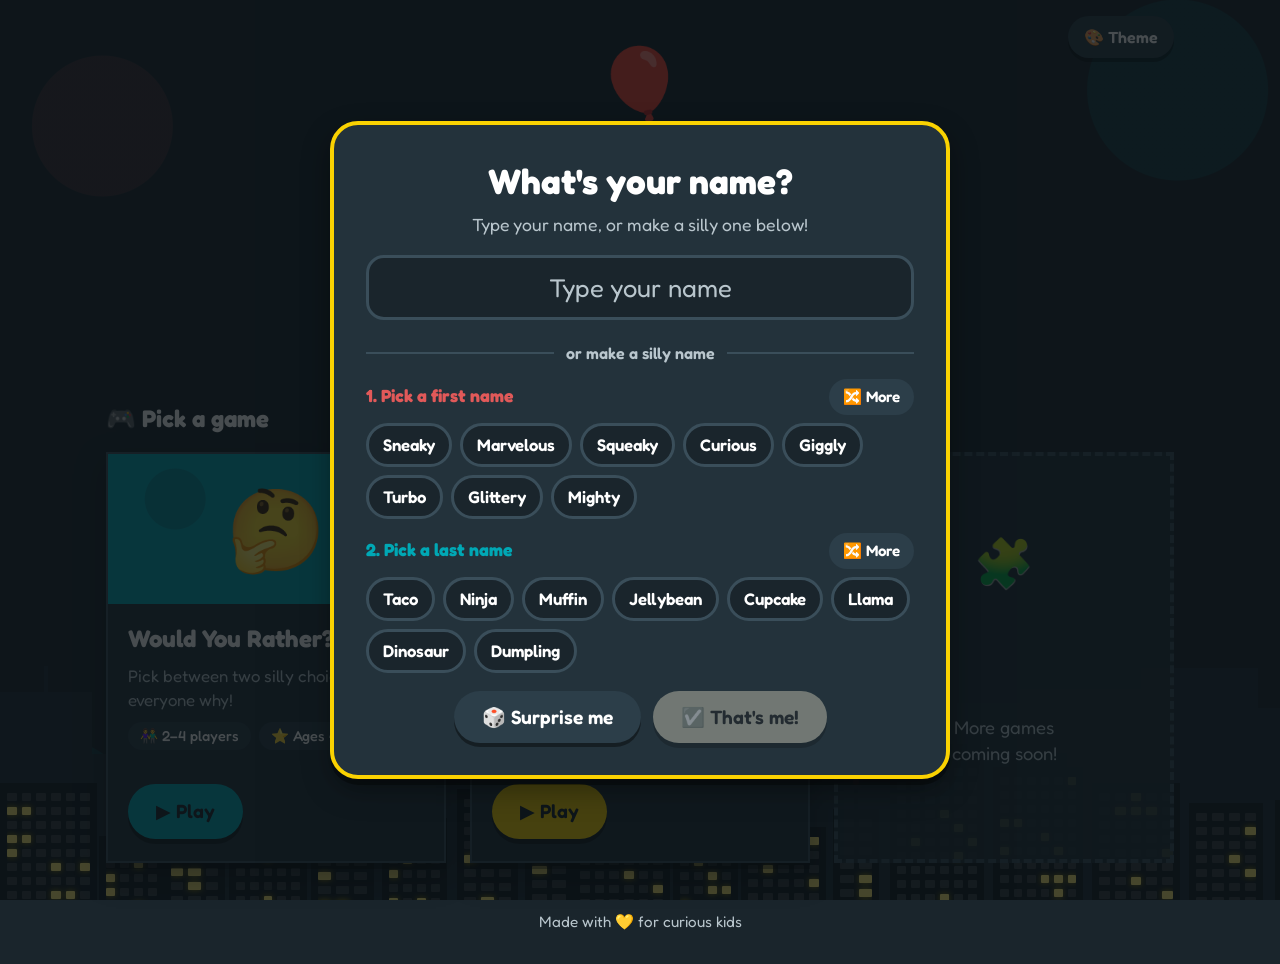
==== commit 5a1699b5: "Add a city skyline background, with a night city for Christmas assets/skyline.js builds far and near" ====
--- a/index.html
+++ b/index.html
@@ -94,6 +94,7 @@
       min-height: 280px;
       border: 4px dashed var(--line);
       border-radius: var(--radius);
+      background: color-mix(in srgb, var(--surface) 88%, transparent);
       color: var(--ink-soft);
       font-size: 1.15rem;
       padding: 24px;
@@ -469,5 +470,6 @@
       if (saved) showHello(saved); else open();
     })();
   </script>
+  <script src="assets/skyline.js"></script>
 </body>
 </html>
--- a/assets/portal.css
+++ b/assets/portal.css
@@ -162,6 +162,12 @@
   --teal-tint: var(--alabaster-grey);
   --yellow-tint: var(--alabaster-grey);
 
+  --sky-far: var(--alabaster-grey);
+  --sky-near: var(--pale-slate);
+  --win-off: var(--platinum);
+  --win-on: var(--bright-snow);
+  --win-glow: transparent;
+
   --overlay: rgba(33, 37, 41, 0.55);
   --shadow: 0 5px 0 rgba(33, 37, 41, 0.12), 0 12px 24px rgba(33, 37, 41, 0.12);
   --press: rgba(33, 37, 41, 0.25);
@@ -185,8 +191,9 @@
   --on-coral: var(--vanilla-cream);
   --on-teal: #14261a;
 
-  --bg: #24442b;
-  --bg-image: linear-gradient(180deg, #1b3622 0%, #24442b 50%, var(--hunter-green) 100%);
+  --bg: #0f2117;
+  --bg-image: linear-gradient(180deg, #050d08 0%, #0f2117 40%, #1f3d28 78%, #2c5234 100%);
+  --blob-alpha: 0%;
   --surface: #2c5234;
   --surface-2: var(--hunter-green);
   --line: #4d7a52;
@@ -196,10 +203,23 @@
   --coral-tint: #4a3330;
   --teal-tint: #33593a;
   --yellow-tint: #3d5a30;
-}
-
-/* Player colors follow the theme */
+
+  /* Skyline at night */
+  --sky-far: #10241a;
+  --sky-near: #07110b;
+  --win-off: #1b2d21;
+  --win-on: #ffe6a3;
+  --win-glow: rgba(255, 210, 110, 0.8);
+}
+
+/* Player colors and skyline colors follow the theme */
 :root {
+  --sky-far: color-mix(in srgb, var(--surface) 65%, var(--bg));
+  --sky-near: color-mix(in srgb, var(--bg) 70%, #000);
+  --win-off: color-mix(in srgb, var(--sky-near) 85%, #fff);
+  --win-on: color-mix(in srgb, var(--yellow) 55%, #fff);
+  --win-glow: color-mix(in srgb, var(--yellow) 60%, transparent);
+
   --p1: var(--coral);  --p1-soft: var(--coral-tint);
   --p2: var(--teal);   --p2-soft: var(--teal-tint);
   --p3: var(--yellow); --p3-soft: var(--yellow-tint);
@@ -257,6 +277,84 @@
 @keyframes snowfall {
   from { transform: translate3d(0, 0, 0); }
   to   { transform: translate3d(30px, 50%, 0); }
+}
+
+/* ---------- City skyline (built by assets/skyline.js) ---------- */
+.skyline {
+  position: fixed;
+  left: 0; right: 0; bottom: 0;
+  height: clamp(130px, 30vh, 300px);
+  z-index: -2;            /* behind content and behind the Christmas snow */
+  pointer-events: none;
+  overflow: hidden;
+}
+.skyline-row {
+  position: absolute;
+  left: 0; bottom: 0;
+  width: 2400px;
+  display: flex;
+  align-items: flex-end;
+}
+.skyline-far { height: 100%; }
+.skyline-near { height: 82%; }
+.skyline .bld { position: relative; flex: none; background-color: var(--sky-near); transition: background-color .3s; }
+.skyline-far .bld { background-color: var(--sky-far); margin-right: -6px; }
+.skyline .bld.spire::before,
+.skyline .bld.antenna::before {
+  content: ""; position: absolute; bottom: 100%; left: 50%;
+  width: 4px; height: 26px; transform: translateX(-50%);
+  background: inherit;
+}
+.skyline .bld.antenna::after {           /* little blinking light on top of the antenna */
+  content: ""; position: absolute; bottom: calc(100% + 24px); left: 50%;
+  width: 6px; height: 6px; border-radius: 50%; transform: translateX(-50%);
+  background: var(--coral); box-shadow: 0 0 6px var(--coral);
+  animation: beacon 2.4s ease-in-out infinite;
+}
+.skyline .bld.stepped::before {
+  content: ""; position: absolute; bottom: 100%; left: 18%;
+  width: 64%; height: 14px; background: inherit;
+}
+.skyline .wins {
+  position: absolute;
+  inset: 10px 7px 0 7px;
+  display: grid;
+  grid-auto-rows: 8px;
+  gap: 6px 5px;
+  overflow: hidden;
+}
+.skyline .win {
+  background: var(--win-off);
+  border-radius: 1px;
+  transition: background-color 1.2s ease, box-shadow 1.2s ease;
+}
+.skyline .win.on { background: var(--win-on); box-shadow: 0 0 6px var(--win-glow); }
+.skyline-moon { display: none; }
+@keyframes beacon { 0%, 100% { opacity: .25; } 50% { opacity: 1; } }
+
+/* Christmas: night city with a moon, snowy rooftops and festive roof lights */
+:root[data-theme="christmas"] .skyline-moon {
+  display: block;
+  position: fixed; top: 11vh; right: 7%;   /* high in the sky, not clipped by the skyline */
+  width: clamp(38px, 6vw, 64px); aspect-ratio: 1;
+  border-radius: 50%;
+  background: radial-gradient(circle at 35% 35%, #fffdf2, var(--vanilla-cream) 60%, #d9cfb2);
+  box-shadow: 0 0 30px rgba(242, 232, 207, .55), 0 0 80px rgba(242, 232, 207, .25);
+}
+:root[data-theme="christmas"] .skyline-near .bld { border-top: 4px solid #f4f7f4; }
+:root[data-theme="christmas"] .skyline-far .bld { border-top: 3px solid rgba(244, 247, 244, .55); }
+:root[data-theme="christmas"] .skyline-near .bld.festive {
+  background-image:
+    radial-gradient(circle, var(--blushed-brick) 0 2px, transparent 2.6px),
+    radial-gradient(circle, var(--yellow-green) 0 2px, transparent 2.6px);
+  background-size: 16px 8px, 16px 8px;
+  background-position: 0 1px, 8px 1px;
+  background-repeat: repeat-x;
+  animation: twinkle 1.8s steps(1) infinite;
+}
+@keyframes twinkle {
+  0%   { background-position: 0 1px, 8px 1px; }
+  50%  { background-position: 8px 1px, 0 1px; }
 }
 
 button, input { font-family: inherit; }
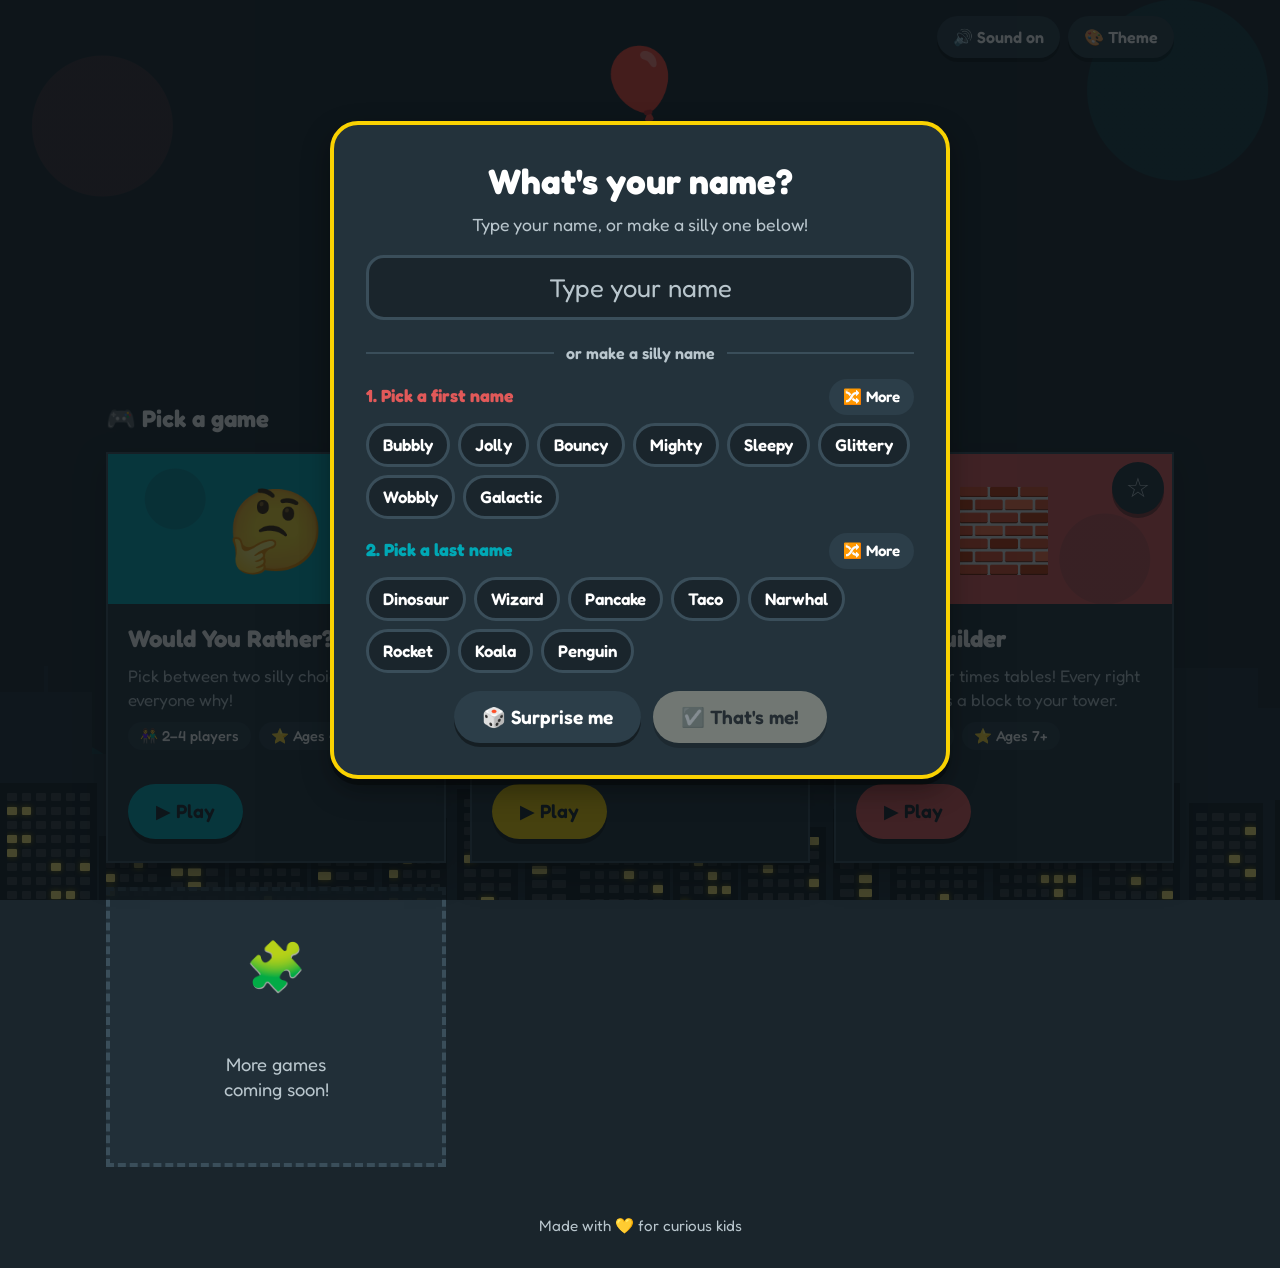
==== commit 63480771: "Site-wide sound switch, favourite games, Tower Builder rule changes - Sound on/off now lives on the " ====
--- a/index.html
+++ b/index.html
@@ -5,6 +5,7 @@
   <meta name="viewport" content="width=device-width, initial-scale=1, viewport-fit=cover" />
   <meta name="theme-color" content="#1A252C" />
   <script src="assets/theme.js"></script>
+  <script src="assets/sound.js"></script>
   <title>Kids Game Zone</title>
   <link rel="preconnect" href="https://fonts.googleapis.com" />
   <link rel="preconnect" href="https://fonts.gstatic.com" crossorigin />
@@ -47,6 +48,7 @@
     }
     .game-card {
       position: relative;
+      min-width: 0;
       display: flex;
       flex-direction: column;
       background: var(--surface);
@@ -58,8 +60,30 @@
       overflow: hidden;
       transition: transform 0.15s ease;
     }
-    .game-card:hover { transform: translateY(-4px) rotate(-0.5deg); }
-    .game-card:active { transform: scale(0.98); }
+    .card-wrap { position: relative; display: flex; transition: transform 0.15s ease; }
+    .card-wrap > .game-card { flex: 1; }
+    .card-wrap:hover { transform: translateY(-4px) rotate(-0.5deg); }
+    .card-wrap:has(.game-card:active) { transform: scale(0.98); }
+    .fav {
+      position: absolute; top: 10px; right: 10px; z-index: 1;
+      width: 52px; height: 52px;
+      display: grid; place-items: center;
+      border: none; border-radius: 50%;
+      background: var(--surface);
+      color: var(--ink-soft);
+      font-size: 1.7rem; line-height: 1;
+      box-shadow: 0 4px 0 var(--press);
+      transition: transform .12s ease, background-color .15s;
+    }
+    .fav:active { transform: scale(.9); }
+    .fav[aria-pressed="true"] { background: var(--yellow); color: var(--on-yellow); }
+    .fav[aria-pressed="true"] .star { animation: starPop .35s ease; }
+    .fav-badge {
+      position: absolute; top: 12px; left: 12px;
+      background: var(--yellow); color: var(--on-yellow);
+      font-size: .9rem; font-weight: 600;
+      padding: 4px 12px; border-radius: 999px;
+    }
     .game-art {
       height: 150px;
       display: grid;
@@ -184,7 +208,7 @@
     .name-actions { display: flex; gap: 12px; justify-content: center; flex-wrap: wrap; margin-top: 18px; }
     /* ---------- Color theme picker ---------- */
     header { position: relative; }
-    .theme-btn { position: absolute; top: 16px; right: 0; }
+    .header-actions { position: absolute; top: 16px; right: 0; display: flex; gap: 8px; }
     .theme-box {
       position: relative;
       width: 100%; max-width: 720px;
@@ -228,11 +252,12 @@
     .theme-card .swatch span { flex: 1; }
     @media (max-width: 520px) {
       header { padding-top: 64px; }
-      .theme-btn { top: 12px; }
+      .header-actions { top: 12px; left: 0; justify-content: flex-end; }
       .theme-grid { grid-template-columns: 1fr 1fr; }
       .theme-card { font-size: 1rem; padding: 10px; }
     }
 
+    @keyframes starPop { 0% { transform: scale(.4); } 70% { transform: scale(1.3); } 100% { transform: scale(1); } }
     @keyframes popIn { from { transform: scale(.85); opacity: 0; } to { transform: none; opacity: 1; } }
     @keyframes bob { 0%,100% { transform: translateY(0) rotate(-4deg);} 50% { transform: translateY(-10px) rotate(4deg);} }
   </style>
@@ -240,7 +265,10 @@
 <body>
   <div class="wrap">
     <header>
-      <button type="button" class="btn ghost small theme-btn" id="themeBtn" aria-haspopup="dialog">🎨 Theme</button>
+      <div class="header-actions">
+        <button type="button" class="btn ghost small" id="soundBtn" aria-pressed="true">🔊 Sound on</button>
+        <button type="button" class="btn ghost small" id="themeBtn" aria-haspopup="dialog">🎨 Theme</button>
+      </div>
       <div class="logo" aria-hidden="true">🎈</div>
       <h1><span>Kids</span> <span>Game</span> <span>Zone</span></h1>
       <p class="tagline">Fun games to play together with family and friends!</p>
@@ -307,8 +335,26 @@
       const gameColors = (c) => ["yellow", "coral", "teal"].includes(c)
         ? `--game-color:var(--${c});--game-on:var(--on-${c})`
         : `--game-color:${esc(c || "var(--teal)")};--game-on:#1A252C`;
-      grid.innerHTML = games.map((g) => `
+      // Favourite games (saved per device) are shown first, then the rest, each in games.js order.
+      const FAV_KEY = "kgz.favourites";
+      function loadFavs() {
+        try {
+          const v = JSON.parse(localStorage.getItem(FAV_KEY) || "[]");
+          return Array.isArray(v) ? v.filter((x) => typeof x === "string") : [];
+        } catch (e) { return []; }
+      }
+      function saveFavs(list) {
+        try { localStorage.setItem(FAV_KEY, JSON.stringify(list)); } catch (e) { /* storage blocked */ }
+      }
+      let favs = loadFavs();
+
+      function card(g) {
+        const on = favs.includes(g.url);
+        const label = (on ? "Remove " : "Add ") + g.title + (on ? " from favourites" : " to favourites");
+        return `
+        <div class="card-wrap">
         <a class="game-card" href="${esc(g.url)}" style="${gameColors(g.color)}">
+          ${on ? `<span class="fav-badge">⭐ Favourite</span>` : ""}
           <div class="game-art" aria-hidden="true">${esc(g.emoji || "🎲")}</div>
           <div class="game-body">
             <h3>${esc(g.title)}</h3>
@@ -319,8 +365,43 @@
             </div>
             <span class="btn play">▶ Play</span>
           </div>
-        </a>`).join("") + `
+        </a>
+        <button type="button" class="fav" data-url="${esc(g.url)}" aria-pressed="${on}" aria-label="${esc(label)}" title="${on ? "Favourite" : "Mark as favourite"}"><span class="star" aria-hidden="true">${on ? "★" : "☆"}</span></button>
+        </div>`;
+      }
+
+      function render(focusUrl) {
+        const sorted = games.filter((g) => favs.includes(g.url)).concat(games.filter((g) => !favs.includes(g.url)));
+        grid.innerHTML = sorted.map(card).join("") + `
         <div class="coming-soon"><div>🧩</div><p>More games<br>coming soon!</p></div>`;
+        if (focusUrl) {
+          const b = Array.from(grid.querySelectorAll(".fav")).find((x) => x.dataset.url === focusUrl);
+          if (b) b.focus();
+        }
+      }
+
+      grid.addEventListener("click", (e) => {
+        const b = e.target.closest(".fav");
+        if (!b) return;
+        const url = b.dataset.url;
+        favs = favs.includes(url) ? favs.filter((x) => x !== url) : favs.concat(url);
+        saveFavs(favs);
+        render(url);
+      });
+      render();
+    })();
+
+    /* ---------- Sound on/off for every game (assets/sound.js) ---------- */
+    (function () {
+      const btn = document.getElementById("soundBtn");
+      function show(muted) {
+        btn.textContent = muted ? "🔇 Sound off" : "🔊 Sound on";
+        btn.setAttribute("aria-pressed", String(!muted));
+        btn.setAttribute("aria-label", muted ? "Sound is off for all games. Tap to turn it on." : "Sound is on for all games. Tap to turn it off.");
+      }
+      btn.addEventListener("click", () => SiteSound.toggle());
+      SiteSound.onChange(show);
+      show(SiteSound.isMuted());
     })();
 
     /* ---------- Color theme ---------- */
--- a/assets/portal.css
+++ b/assets/portal.css
@@ -356,6 +356,9 @@
   0%   { background-position: 0 1px, 8px 1px; }
   50%  { background-position: 8px 1px, 0 1px; }
 }
+
+/* Sound switched off on the landing page (assets/sound.js): hide read-aloud buttons */
+:root.muted .speak { display: none !important; }
 
 button, input { font-family: inherit; }
 
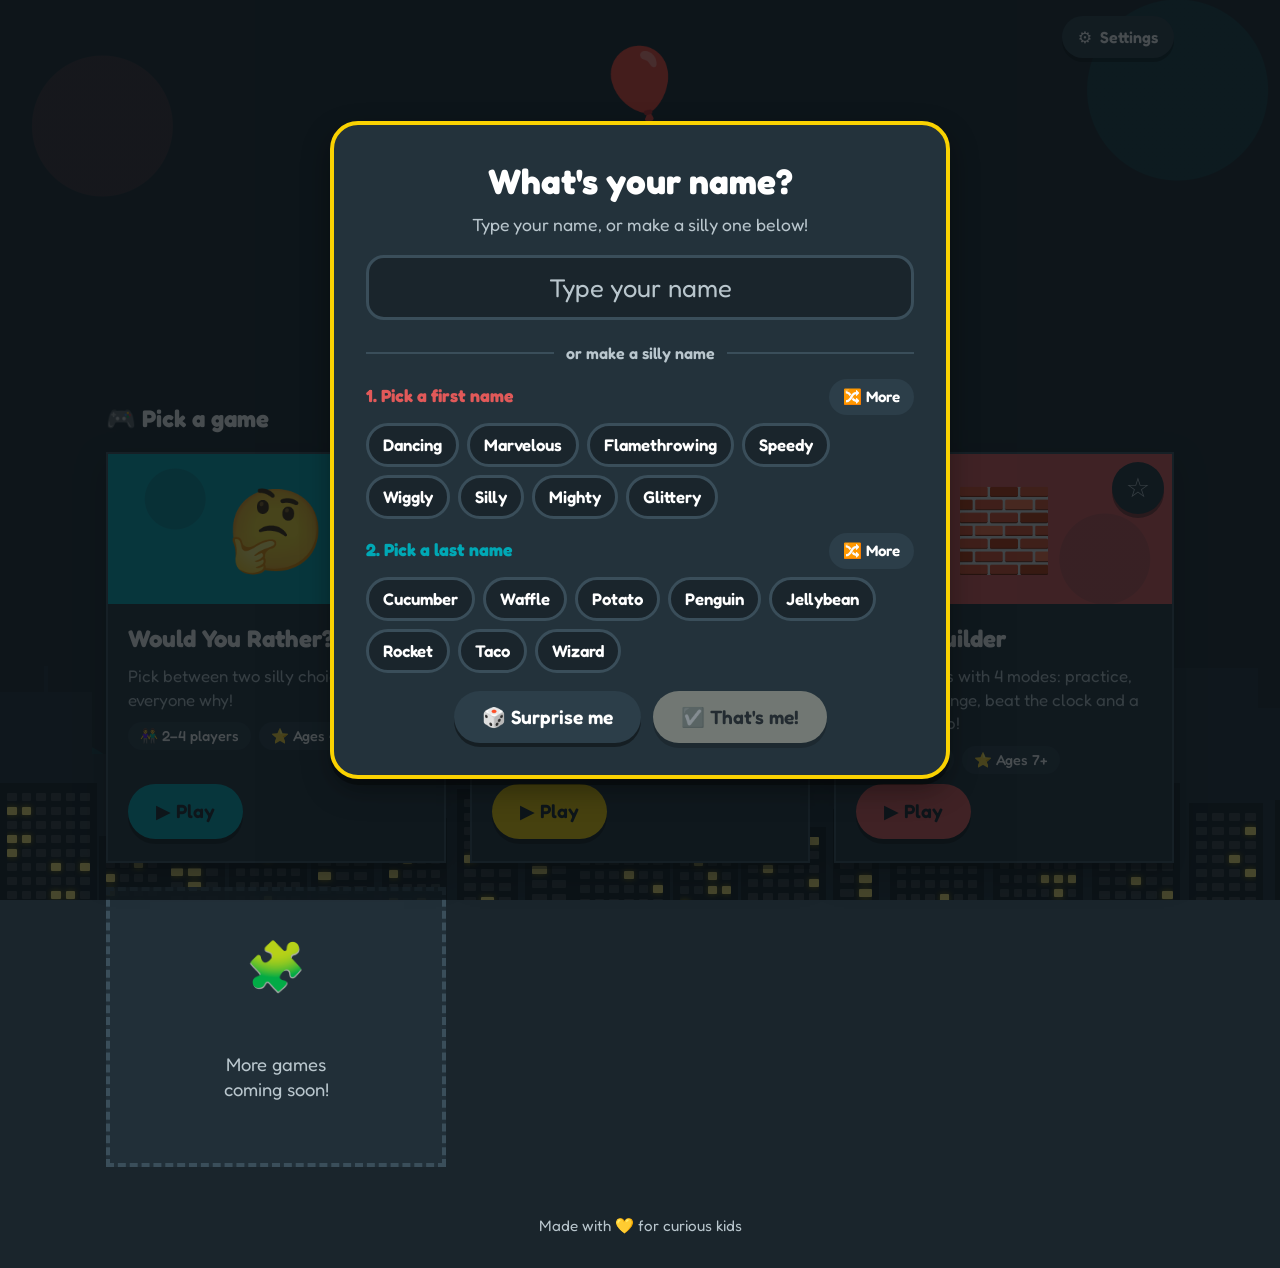
==== commit b18321db: "Settings menu on every page, with Christmas background music - New ⚙️ Settings button at the top rig" ====
--- a/index.html
+++ b/index.html
@@ -206,55 +206,12 @@
     .word-group.first .word.on { background: var(--coral); border-color: var(--coral); color: var(--on-coral); }
     .word-group.last .word.on { background: var(--teal); border-color: var(--teal); color: var(--on-teal); }
     .name-actions { display: flex; gap: 12px; justify-content: center; flex-wrap: wrap; margin-top: 18px; }
-    /* ---------- Color theme picker ---------- */
+    /* ---------- Settings button (assets/settings.js) sits at the top right ---------- */
     header { position: relative; }
     .header-actions { position: absolute; top: 16px; right: 0; display: flex; gap: 8px; }
-    .theme-box {
-      position: relative;
-      width: 100%; max-width: 720px;
-      background: var(--surface);
-      border: 4px solid var(--yellow);
-      border-radius: 28px;
-      box-shadow: var(--shadow);
-      padding: clamp(20px, 4vw, 32px);
-      text-align: center;
-      animation: popIn .3s cubic-bezier(.3,1.5,.5,1);
-    }
-    .theme-box h2 { margin: 0 0 6px; font-size: clamp(1.6rem, 5.5vw, 2.2rem); }
-    .theme-box .sub { margin: 0; color: var(--ink-soft); font-size: 1.1rem; }
-    .theme-grid {
-      display: grid;
-      grid-template-columns: repeat(auto-fill, minmax(190px, 1fr));
-      gap: 12px;
-      margin: 18px 0 20px;
-    }
-    .theme-card {
-      position: relative;
-      display: flex; flex-direction: column; gap: 10px;
-      padding: 14px;
-      border-radius: 20px;
-      border: 4px solid var(--line);
-      background: var(--bg);
-      color: var(--ink);
-      font-size: 1.1rem; font-weight: 600;
-      text-align: left;
-      transition: transform .12s ease, border-color .12s;
-    }
-    .theme-card:active { transform: scale(.97); }
-    .theme-card[aria-pressed="true"] { border-color: var(--yellow); }
-    .theme-card[aria-pressed="true"]::after {
-      content: "✓"; position: absolute; top: 10px; right: 12px;
-      width: 28px; height: 28px; border-radius: 50%;
-      display: grid; place-items: center;
-      background: var(--yellow); color: var(--on-yellow); font-size: 1rem;
-    }
-    .theme-card .swatch { display: flex; height: 34px; border-radius: 10px; overflow: hidden; box-shadow: inset 0 0 0 2px rgba(0,0,0,.15); }
-    .theme-card .swatch span { flex: 1; }
     @media (max-width: 520px) {
       header { padding-top: 64px; }
-      .header-actions { top: 12px; left: 0; justify-content: flex-end; }
-      .theme-grid { grid-template-columns: 1fr 1fr; }
-      .theme-card { font-size: 1rem; padding: 10px; }
+      .header-actions { top: 12px; }
     }
 
     @keyframes starPop { 0% { transform: scale(.4); } 70% { transform: scale(1.3); } 100% { transform: scale(1); } }
@@ -265,10 +222,7 @@
 <body>
   <div class="wrap">
     <header>
-      <div class="header-actions">
-        <button type="button" class="btn ghost small" id="soundBtn" aria-pressed="true">🔊 Sound on</button>
-        <button type="button" class="btn ghost small" id="themeBtn" aria-haspopup="dialog">🎨 Theme</button>
-      </div>
+      <div class="header-actions" data-settings-slot></div>
       <div class="logo" aria-hidden="true">🎈</div>
       <h1><span>Kids</span> <span>Game</span> <span>Zone</span></h1>
       <p class="tagline">Fun games to play together with family and friends!</p>
@@ -284,17 +238,6 @@
     </main>
 
     <footer>Made with 💛 for curious kids</footer>
-  </div>
-
-  <!-- Color theme picker -->
-  <div class="overlay" id="themeOverlay" hidden>
-    <div class="theme-box" role="dialog" aria-modal="true" aria-labelledby="themeTitle">
-      <button type="button" class="close-x" id="themeClose" aria-label="Close">✕</button>
-      <h2 id="themeTitle">🎨 Pick a color theme</h2>
-      <p class="sub">Tap a theme to try it. It's used in every game.</p>
-      <div class="theme-grid" id="themeGrid"></div>
-      <button type="button" class="btn yellow" id="themeDone">✅ Done</button>
-    </div>
   </div>
 
   <!-- Name picker -->
@@ -389,50 +332,6 @@
         render(url);
       });
       render();
-    })();
-
-    /* ---------- Sound on/off for every game (assets/sound.js) ---------- */
-    (function () {
-      const btn = document.getElementById("soundBtn");
-      function show(muted) {
-        btn.textContent = muted ? "🔇 Sound off" : "🔊 Sound on";
-        btn.setAttribute("aria-pressed", String(!muted));
-        btn.setAttribute("aria-label", muted ? "Sound is off for all games. Tap to turn it on." : "Sound is on for all games. Tap to turn it off.");
-      }
-      btn.addEventListener("click", () => SiteSound.toggle());
-      SiteSound.onChange(show);
-      show(SiteSound.isMuted());
-    })();
-
-    /* ---------- Color theme ---------- */
-    (function () {
-      const $ = (id) => document.getElementById(id);
-      const grid = $("themeGrid");
-      function render() {
-        const current = SiteTheme.get();
-        grid.innerHTML = "";
-        SiteTheme.list.forEach((t) => {
-          const b = document.createElement("button");
-          b.type = "button";
-          b.className = "theme-card";
-          b.setAttribute("aria-pressed", String(t.id === current));
-          const name = document.createElement("span");
-          name.textContent = `${t.emoji} ${t.name}`;
-          const sw = document.createElement("span");
-          sw.className = "swatch";
-          sw.setAttribute("aria-hidden", "true");
-          t.swatch.forEach((c) => { const x = document.createElement("span"); x.style.background = c; sw.appendChild(x); });
-          b.append(name, sw);
-          b.addEventListener("click", () => { SiteTheme.set(t.id); render(); grid.querySelector('[aria-pressed="true"]').focus(); });
-          grid.appendChild(b);
-        });
-      }
-      function open() { render(); $("themeOverlay").hidden = false; document.body.style.overflow = "hidden"; }
-      function close() { $("themeOverlay").hidden = true; document.body.style.overflow = ""; $("themeBtn").focus(); }
-      $("themeBtn").addEventListener("click", open);
-      $("themeClose").addEventListener("click", close);
-      $("themeDone").addEventListener("click", close);
-      document.addEventListener("keydown", (e) => { if (e.key === "Escape" && !$("themeOverlay").hidden) close(); });
     })();
 
     /* ---------- Player name ---------- */
@@ -551,6 +450,8 @@
       if (saved) showHello(saved); else open();
     })();
   </script>
+  <script src="assets/music.js"></script>
+  <script src="assets/settings.js"></script>
   <script src="assets/skyline.js"></script>
 </body>
 </html>
--- a/assets/portal.css
+++ b/assets/portal.css
@@ -413,3 +413,115 @@
 @media (prefers-reduced-motion: reduce) {
   *, *::before, *::after { animation: none !important; transition: none !important; }
 }
+
+/* ---------- Top bars: right-hand group (game button + ⚙️ Settings) ---------- */
+.topbar-right { display: flex; align-items: center; gap: 8px; justify-self: end; }
+@media (max-width: 560px) {
+  .topbar .lbl { display: none; }                       /* icon-only buttons on phones */
+  .topbar .btn.small:has(.lbl) { width: 48px; padding: 0; }
+}
+
+/* ---------- Settings menu (assets/settings.js) ---------- */
+.settings-btn { white-space: nowrap; }
+.settings-btn.floating {
+  position: fixed; z-index: 40;
+  top: max(12px, env(safe-area-inset-top)); right: 12px;
+}
+body.set-open { overflow: hidden; }
+.set-overlay {
+  position: fixed; inset: 0; z-index: 60;
+  background: var(--overlay);
+  display: grid; place-items: center;
+  padding: 16px;
+  overflow-y: auto;
+}
+.set-overlay[hidden] { display: none; }
+.set-box {
+  position: relative;
+  width: 100%; max-width: 720px;
+  background: var(--surface);
+  color: var(--ink);
+  border: 4px solid var(--yellow);
+  border-radius: 28px;
+  box-shadow: var(--shadow);
+  padding: clamp(20px, 4vw, 32px);
+  text-align: center;
+  animation: setPop .3s cubic-bezier(.3, 1.5, .5, 1);
+}
+.set-box h2 { margin: 0 0 16px; font-size: clamp(1.6rem, 5.5vw, 2.2rem); }
+.set-box h3 { margin: 22px 0 0; font-size: 1.25rem; text-align: left; }
+.set-close {
+  position: absolute; top: 12px; right: 12px;
+  width: 44px; height: 44px; border-radius: 50%;
+  border: none; background: var(--surface-2); color: var(--ink);
+  font-size: 1.3rem;
+}
+.set-row {
+  display: flex; align-items: center; justify-content: space-between; gap: 14px;
+  padding: 12px 14px;
+  margin-top: 10px;
+  border-radius: 18px;
+  background: var(--surface-2);
+  text-align: left;
+}
+.set-text { display: flex; flex-direction: column; gap: 2px; }
+.set-text b { font-size: 1.15rem; }
+.set-text span { color: var(--ink-soft); font-size: .95rem; }
+.set-switch {                                            /* big on/off switch */
+  flex: none;
+  position: relative;
+  width: 74px; height: 44px;
+  border: none; border-radius: 999px;
+  background: var(--line);
+  transition: background-color .2s;
+}
+.set-switch .knob {
+  position: absolute; top: 5px; left: 5px;
+  width: 34px; height: 34px; border-radius: 50%;
+  background: var(--ink);
+  transition: transform .2s ease;
+}
+.set-switch[aria-checked="true"] { background: var(--teal); }
+.set-switch[aria-checked="true"] .knob { transform: translateX(30px); background: var(--on-teal); }
+.set-switch[aria-checked="true"]::after,
+.set-switch[aria-checked="false"]::after {               /* ✓ / ✗ so it is clear without color */
+  position: absolute; top: 50%; transform: translateY(-50%);
+  font-size: .9rem; font-weight: 700;
+}
+.set-switch[aria-checked="true"]::after  { content: "✓"; left: 12px; color: var(--on-teal); }
+.set-switch[aria-checked="false"]::after { content: "✗"; right: 12px; color: var(--ink-soft); }
+.set-switch:disabled { opacity: .45; }
+.set-grid {
+  display: grid;
+  grid-template-columns: repeat(auto-fill, minmax(190px, 1fr));
+  gap: 12px;
+  margin: 12px 0 20px;
+}
+.set-card {
+  position: relative;
+  display: flex; flex-direction: column; gap: 10px;
+  padding: 14px;
+  border-radius: 20px;
+  border: 4px solid var(--line);
+  background: var(--bg);
+  color: var(--ink);
+  font-size: 1.1rem; font-weight: 600;
+  text-align: left;
+  transition: transform .12s ease, border-color .12s;
+}
+.set-card:active { transform: scale(.97); }
+.set-card[aria-pressed="true"] { border-color: var(--yellow); }
+.set-card[aria-pressed="true"]::after {
+  content: "✓"; position: absolute; top: 10px; right: 12px;
+  width: 28px; height: 28px; border-radius: 50%;
+  display: grid; place-items: center;
+  background: var(--yellow); color: var(--on-yellow); font-size: 1rem;
+}
+.set-card > span:first-child { padding-right: 30px; }
+.set-card .swatch { display: flex; height: 34px; border-radius: 10px; overflow: hidden; box-shadow: inset 0 0 0 2px rgba(0,0,0,.15); }
+.set-card .swatch span { flex: 1; }
+@media (max-width: 520px) {
+  .set-grid { grid-template-columns: 1fr 1fr; }
+  .set-card { font-size: 1rem; padding: 10px; }
+}
+@keyframes setPop { from { transform: scale(.85); opacity: 0; } to { transform: none; opacity: 1; } }
